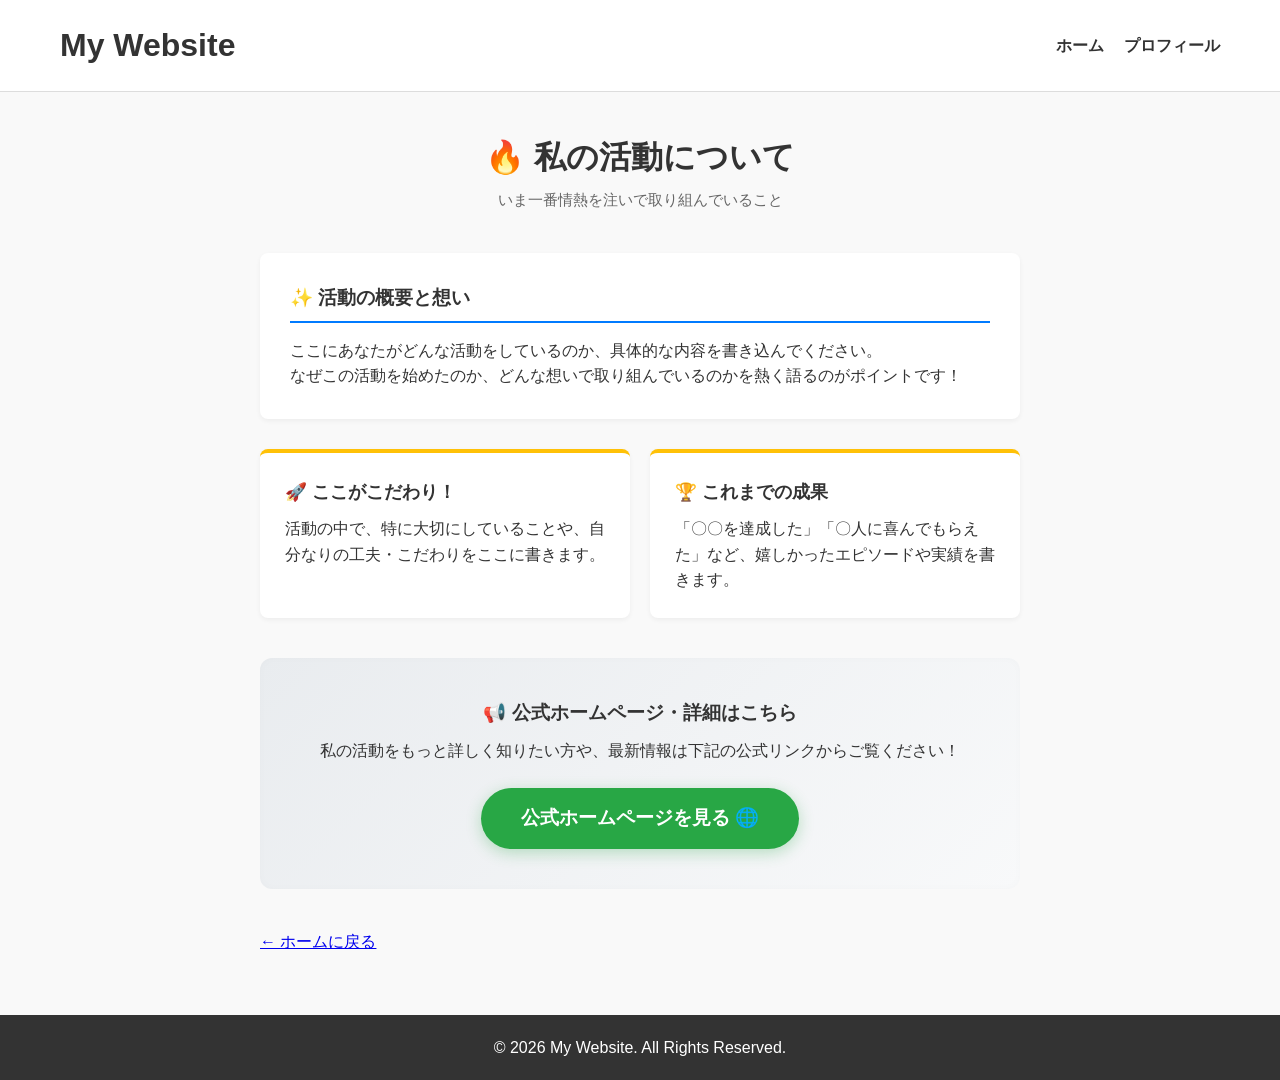
==== huzizemi.html @ a0c1e714 "Add files via upload" ====
<!DOCTYPE html>
<html lang="ja">
<head>
    <meta charset="UTF-8">
    <meta name="viewport" content="width=device-width, initial-scale=1.0">
    <title>活動紹介 - マイホームページ</title>
    <!-- 共通のCSSファイルを読み込む -->
    <link rel="stylesheet" href="style.css">
</head>
<body>

    <!-- ヘッダー（他のページと共通） -->
    <header>
        <div class="header-container">
            <h1 class="logo">My Website</h1>
            <nav class="nav-menu">
                <ul>
                    <li><a href="index.html">ホーム</a></li>
                    <li><a href="profile.html">プロフィール</a></li>
                </ul>
            </nav>
        </div>
    </header>

    <!-- 活動紹介メインコンテンツ -->
    <main class="activity-container">
        
        <!-- タイトルエリア -->
        <section class="activity-header">
            <h2>🔥 私の活動について</h2>
            <p class="activity-sub">いま一番情熱を注いで取り組んでいること</p>
        </section>

        <!-- 活動の概要・想い -->
        <section class="activity-block">
            <h3>✨ 活動の概要と想い</h3>
            <p>
                ここにあなたがどんな活動をしているのか、具体的な内容を書き込んでください。<br>
                なぜこの活動を始めたのか、どんな想いで取り組んでいるのかを熱く語るのがポイントです！
            </p>
        </section>

        <!-- 特に頑張っているポイント（2つのアピール枠） -->
        <section class="activity-features">
            <div class="feature-box">
                <h4>🚀 ここがこだわり！</h4>
                <p>活動の中で、特に大切にしていることや、自分なりの工夫・こだわりをここに書きます。</p>
            </div>
            <div class="feature-box">
                <h4>🏆 これまでの成果</h4>
                <p>「〇〇を達成した」「〇人に喜んでもらえた」など、嬉しかったエピソードや実績を書きます。</p>
            </div>
        </section>

        <!-- 🔗 最後のゴール：公式ホームページへの誘導リンク -->
        <section class="activity-cta">
            <h3>📢 公式ホームページ・詳細はこちら</h3>
            <p>私の活動をもっと詳しく知りたい方や、最新情報は下記の公式リンクからご覧ください！</p>
            
            <!-- 💡 「https://example.com」の部分を、実際の活動のホームページURLに書き換えてください -->
            <div class="cta-link-area">
                <a href="https://fujizemi.narapon.tokyo/" target="_blank" rel="noopener noreferrer" class="cta-btn">
                    公式ホームページを見る 🌐
                </a>
            </div>
        </section>

        <!-- ホームに戻るボタン -->
        <div class="back-home-area">
            <a href="index.html" class="back-btn">← ホームに戻る</a>
        </div>

    </main>

    <!-- フッター -->
    <footer>
        <p>&copy; 2026 My Website. All Rights Reserved.</p>
    </footer>

</body>
</html>
---- style.css ----
/* ---- 全体設定（リセットと基本のフォント） ---- */
* {
    margin: 0;
    padding: 0;
    box-sizing: border-box;
}

body {
    font-family: 'Helvetica Neue', Arial, 'Hiragino Kaku Gothic ProN', sans-serif;
    color: #333;
    background-color: #f9f9f9;
    line-height: 1.6;
}

/* ---- ① ヘッダー ---- */
header {
    background-color: #ffffff;
    border-bottom: 1px solid #ddd;
    position: sticky;
    top: 0;
    z-index: 100;
}

.header-container {
    max-width: 1200px;
    margin: 0 auto;
    padding: 20px;
    display: flex;
    justify-content: space-between;
    align-items: center;
}

.nav-menu ul {
    list-style: none;
    display: flex;
    gap: 20px;
}

.nav-menu a {
    text-decoration: none;
    color: #333;
    font-weight: bold;
}

.nav-menu a:hover {
    color: #007bff;
}

/* ---- ② メインビジュアル（ヒーローエリア） ---- */
/* 👇 修正後：このように書き換えてください */
.hero {
    /* インターネット上のフリー写真を表示させます */
    background-image: linear-gradient(rgba(0, 0, 0, 0.4), rgba(0, 0, 0, 0.4)), url('indo.jpg');
    background-size: cover;           /* 画像をエリア全体に引き伸ばしてフィットさせる */
    background-position: center;      /* 画像の中心を真ん中に合わせる */
    text-align: center;
    padding: 80px 20px;               /* 上下の高さを少し広げて見栄えを良く */
    color: #ffffff;                   /* 背景が写真なので、文字を白にして読みやすく */
}

.hero h2 {
    font-size: 2rem;
    margin-bottom: 10px;
}

/* ---- ③ レイアウト（メイン＆サイドバー） ---- */
.main-container {
    max-width: 1200px;
    margin: 40px auto;
    padding: 0 20px;
    display: flex;
    gap: 40px;
}

.content {
    flex: 2; /* メイン部分を広く */
    background: #fff;
    padding: 30px;
    border-radius: 8px;
    box-shadow: 0 2px 5px rgba(0,0,0,0.05);
}

.sidebar {
    flex: 1; /* サイドバーを狭く */
    background: #fff;
    padding: 30px;
    border-radius: 8px;
    box-shadow: 0 2px 5px rgba(0,0,0,0.05);
    height: fit-content;
}

/* ---- ④ フッター ---- */
footer {
    background-color: #333;
    color: #fff;
    text-align: center;
    padding: 20px;
    margin-top: 60px;
}

/* ==========================================
   スマホ用の設定（画面の横幅が768px以下のとき）
   ========================================== */
@media screen and (max-width: 768px) {
    
    /* ① ヘッダーのロゴとメニューを縦並びにする */
    .header-container {
        flex-direction: column;
        gap: 15px;
    }

    .nav-menu ul {
        gap: 15px;
        flex-wrap: wrap;
        justify-content: center;
    }

    /* ② メインとサイドバーを縦並びにする（ここが一番重要！） */
    .main-container {
        flex-direction: column;
        margin: 20px auto;
    }

    /* ③ 文字の大きさをスマホ用に少し小さくする */
    .hero h2 {
        font-size: 1.5rem;
    }
}

/* ---- 詳細ページ・ボタン共通のデザイン ---- */
.link-right {
    text-align: right; /* ボタンを右寄せにする */
    margin-top: 15px;
}

.more-btn {
    display: inline-block;
    color: #007bff;
    text-decoration: none;
    font-size: 0.9rem;
    font-weight: bold;
}

.more-btn:hover {
    text-decoration: underline; /* マウスを乗せたら下線を引く */
}

/* 詳細ページのレイアウト */
.detail-container {
    max-width: 800px;
    margin: 40px auto;
    padding: 30px;
    background: #fff;
    border-radius: 8px;
    box-shadow: 0 2px 5px rgba(0,0,0,0.05);
}

.detail-container h2 {
    border-bottom: 2px solid #333;
    padding-bottom: 10px;
    margin-bottom: 30px;
}

.detail-article {
    margin-bottom: 40px;
    padding-bottom: 20px;
    border-bottom: 1px solid #eee;
}

.detail-date {
    font-size: 0.85rem;
    color: #888;
}

.full-comment p {
    margin-bottom: 15px;
    line-height: 1.8;
}

/* 戻るボタン */
.back-btn {
  text-align: center; /* ボタンを真ん中に寄せる */
    margin-top: 40px;   /* 上のブロックとの隙間をあける */
}

.back-btn:hover {
    color: #333;
}

/* ---- プロフィールページの戻るボタンエリア ---- */
.back-home-area {
    margin-top: 40px;   /* 上のブロックとの隙間をあける */
}

/* ---- 活動紹介ページ専用のデザイン ---- */
.activity-container {
    max-width: 800px;
    margin: 40px auto;
    padding: 0 20px;
}

.activity-header {
    text-align: center;
    margin-bottom: 40px;
}

.activity-header h2 {
    font-size: 2rem;
    margin-bottom: 5px;
}

.activity-sub {
    color: #666;
    font-size: 0.95rem;
}

.activity-block {
    background: #fff;
    padding: 30px;
    border-radius: 8px;
    box-shadow: 0 2px 5px rgba(0,0,0,0.05);
    margin-bottom: 30px;
}

.activity-block h3 {
    border-bottom: 2px solid #007bff;
    padding-bottom: 8px;
    margin-bottom: 15px;
}

/* 2つのこだわり枠 */
.activity-features {
    display: flex;
    gap: 20px;
    margin-bottom: 40px;
}

.feature-box {
    flex: 1;
    background: #fff;
    padding: 25px;
    border-radius: 8px;
    box-shadow: 0 2px 5px rgba(0,0,0,0.05);
    border-top: 4px solid #ffc107; /* 上部にアクセントの黄色ライン */
}

.feature-box h4 {
    margin-bottom: 10px;
    font-size: 1.1rem;
}

/* 📢 最後のホームページ誘導エリア */
.activity-cta {
    background: linear-gradient(135deg, #e9ecef, #f8f9fa);
    padding: 40px 30px;
    border-radius: 12px;
    text-align: center;
    box-shadow: inset 0 0 10px rgba(0,0,0,0.02);
    margin-bottom: 40px;
}

.activity-cta h3 {
    margin-bottom: 10px;
}

.cta-link-area {
    margin-top: 25px;
}

/* 目立つ特大ボタン */
.cta-btn {
    display: inline-block;
    padding: 15px 40px;
    background-color: #28a745; /* 目立つ緑色 */
    color: #fff !important;
    text-decoration: none;
    font-size: 1.2rem;
    font-weight: bold;
    border-radius: 50px; /* カプセル型の丸いボタン */
    box-shadow: 0 4px 15px rgba(40, 167, 69, 0.3);
    transition: all 0.3s;
}

.cta-btn:hover {
    background-color: #218838;
    transform: translateY(-2px); /* マウスを乗せると少し浮き上がる演出 */
    box-shadow: 0 6px 20px rgba(40, 167, 69, 0.4);
}

/* スマホ対応 */
@media screen and (max-width: 768px) {
    .activity-features {
        flex-direction: column;
    }
    .cta-btn {
        width: 100%; /* スマホでは押しやすいように横幅いっぱいに */
        font-size: 1.1rem;
    }
}
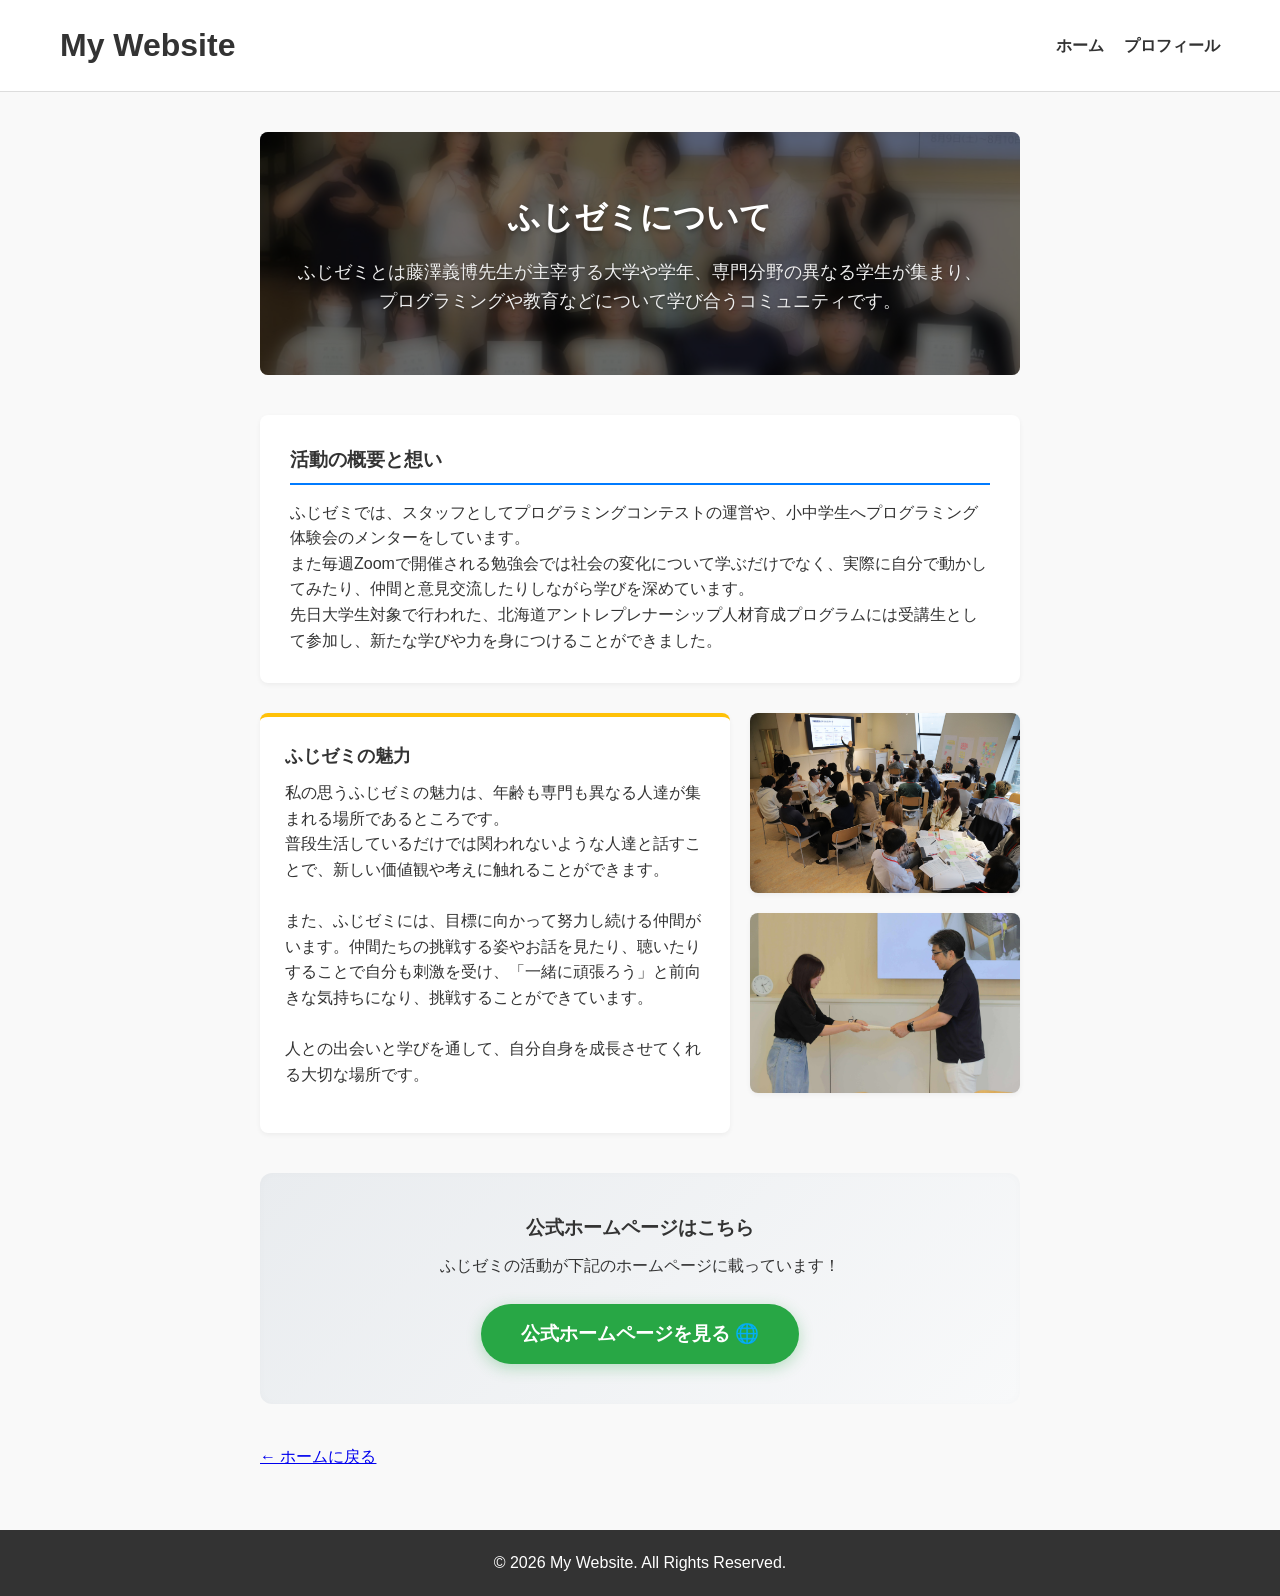
==== commit aa30bdc9: "Add files via upload" ====
--- a/huzizemi.html
+++ b/huzizemi.html
@@ -27,35 +27,45 @@
         
         <!-- タイトルエリア -->
         <section class="activity-header">
-            <h2>🔥 私の活動について</h2>
-            <p class="activity-sub">いま一番情熱を注いで取り組んでいること</p>
-        </section>
+    <div class="header-overlay">
+        <h2>ふじゼミについて</h2>
+        <p class="activity-sub">ふじゼミとは藤澤義博先生が主宰する大学や学年、専門分野の異なる学生が集まり、<br>プログラミングや教育などについて学び合うコミュニティです。</p>
+    </div>
+</section>
 
         <!-- 活動の概要・想い -->
         <section class="activity-block">
-            <h3>✨ 活動の概要と想い</h3>
-            <p>
-                ここにあなたがどんな活動をしているのか、具体的な内容を書き込んでください。<br>
-                なぜこの活動を始めたのか、どんな想いで取り組んでいるのかを熱く語るのがポイントです！
-            </p>
+            <h3>活動の概要と想い</h3>
+            <p> ふじゼミでは、スタッフとしてプログラミングコンテストの運営や、小中学生へプログラミング体験会のメンターをしています。 </p>
+            <p>また毎週Zoomで開催される勉強会では社会の変化について学ぶだけでなく、実際に自分で動かしてみたり、仲間と意見交流したりしながら学びを深めています。</p>
+            <p>先日大学生対象で行われた、北海道アントレプレナーシップ人材育成プログラムには受講生として参加し、新たな学びや力を身につけることができました。</p>
+            <p></p>
         </section>
 
         <!-- 特に頑張っているポイント（2つのアピール枠） -->
         <section class="activity-features">
             <div class="feature-box">
-                <h4>🚀 ここがこだわり！</h4>
-                <p>活動の中で、特に大切にしていることや、自分なりの工夫・こだわりをここに書きます。</p>
+                <h4>ふじゼミの魅力</h4>
+                <p>私の思うふじゼミの魅力は、年齢も専門も異なる人達が集まれる場所であるところです。</p>
+                <p>普段生活しているだけでは関われないような人達と話すことで、新しい価値観や考えに触れることができます。</p><br>
+                <p>また、ふじゼミには、目標に向かって努力し続ける仲間がいます。仲間たちの挑戦する姿やお話を見たり、聴いたりすることで自分も刺激を受け、「一緒に頑張ろう」と前向きな気持ちになり、挑戦することができています。</p><br>
+                <p>人との出会いと学びを通して、自分自身を成長させてくれる大切な場所です。</p>
             </div>
-            <div class="feature-box">
-                <h4>🏆 これまでの成果</h4>
-                <p>「〇〇を達成した」「〇人に喜んでもらえた」など、嬉しかったエピソードや実績を書きます。</p>
-            </div>
+            <!-- 📸 成果の文字は無しで、写真だけを綺麗に見せるエリア -->
+<div class="feature-photo-container">
+    <div class="feature-photo-only">
+        <img src="antore.jpg" alt="これまでの活動の写真1">
+    </div>
+    <div class="feature-photo-only">
+        <img src="zyuyo.jpg" alt="これまでの活動の写真2">
+    </div>
+</div>
         </section>
 
         <!-- 🔗 最後のゴール：公式ホームページへの誘導リンク -->
         <section class="activity-cta">
-            <h3>📢 公式ホームページ・詳細はこちら</h3>
-            <p>私の活動をもっと詳しく知りたい方や、最新情報は下記の公式リンクからご覧ください！</p>
+            <h3>公式ホームページはこちら</h3>
+            <p>ふじゼミの活動が下記のホームページに載っています！</p>
             
             <!-- 💡 「https://example.com」の部分を、実際の活動のホームページURLに書き換えてください -->
             <div class="cta-link-area">
--- a/style.css
+++ b/style.css
@@ -296,4 +296,121 @@
         width: 100%; /* スマホでは押しやすいように横幅いっぱいに */
         font-size: 1.1rem;
     }
+}
+
+
+/* ---- 🤝 推薦者のアイコンを写真にして丸く切り抜くデザイン ---- */
+.user-avatar {
+    width: 60px;
+    height: 60px;
+    border-radius: 50%; /* 綺麗な丸にする */
+    overflow: hidden;   /* はみ出た写真を隠す */
+    display: flex;
+    align-items: center;
+    justify-content: center;
+    background: #eee;
+}
+
+.user-avatar img {
+    width: 100%;
+    height: 100%;
+    object-fit: cover;  /* 縦横比を崩さず中央で切り抜く */
+}
+
+
+/* ===================================================
+   🧭 長澤さんの想いエリア（文字幅・行間を読みやすく調整）
+   =================================================== */
+.my-thoughts {
+    background: #fff;              /* 背景を白にする */
+    padding: 50px 40px;            /* 内側のすき間を少し広げてゆとりを持たせる */
+    border-radius: 8px;            /* 角を少し丸くする */
+    box-shadow: 0 2px 5px rgba(0,0,0,0.05); /* 優しい影 */
+    margin-bottom: 40px;           /* 下のパーツ（ふじぜみ）とのすき間 */
+    text-align: center;            /* 全体を中央揃えにする */
+}
+
+/* エリア内のタイトル（H3） */
+.my-thoughts h3 {
+    font-size: 1.4rem;             
+    margin-bottom: 35px;           /* タイトルと文章のすき間をしっかりあける */
+    color: #007bff;                
+}
+
+/* エリア内の文章（p）★ここを劇的に読みやすく修正しました！ */
+.my-thoughts p {
+    max-width: 650px;              /* 💡画面が大きくても横に広がりすぎないように制限 */
+    margin-left: auto;             /* 💡真ん中に寄せるためのお守り */
+    margin-right: auto;            /* 💡真ん中に寄せるためのお守り */
+    line-height: 1.7;              /* 行の間隔を「広すぎず狭すぎず」の黄金比に */
+    letter-spacing: 0.02em;        /* 💡文字幅が広がりすぎないようにキュッと引き締め */
+    margin-bottom: 1.5em;          /* 段落ごとのすき間を少し広めにとってスッキリ */
+    color: #333;                   
+    font-size: 1rem;               
+}
+
+/* ===================================================
+   🎓 ふじゼミヘッダー：背景に写真を敷くデザイン
+   =================================================== */
+.activity-header {
+    background-image: url('zenntai.jpg'); /* 💡 背景にしたい写真の名前 */
+    background-size: cover;                /* 縦横比を崩さず全体に広げる */
+    background-position: center;           /* 写真の中心を真ん中に合わせる */
+    background-repeat: no-repeat;
+    position: relative;
+    border-radius: 8px;                    /* 角を少し丸くして他のボックスと合わせる */
+    overflow: hidden;
+    margin-bottom: 40px;
+}
+
+/* 写真の上に半透明の黒いお布団を被せて、文字を白く目立たせる設定 */
+.header-overlay {
+    background: rgba(0, 0, 0, 0.5);        /* 💡 0.5 を 0.7にするともっと暗く、0.3にすると明るくなります */
+    padding: 60px 20px;                    /* 上下のすき間を広げて開放感を出す */
+    text-align: center;                    /* 中央揃え */
+}
+
+/* 文字の色を白ベースに変えて読みやすくする */
+.activity-header h2 {
+    color: #fff !important;                /* 文字を絶対白にする */
+    font-size: 2rem;
+    margin-bottom: 15px;
+    font-weight: bold;
+    text-shadow: 0 2px 4px rgba(0,0,0,0.3); /* 文字に軽い影をつけてさらに読みやすく */
+}
+
+.activity-sub {
+    color: #eee !important;                /* 少しだけ優しい白 */
+    font-size: 1.1rem;
+    line-height: 1.6;
+    text-shadow: 0 1px 3px rgba(0,0,0,0.3);
+}
+
+
+/* ===================================================
+   📸 文字なし・写真を2枚コンパクトに飾るデザイン
+   =================================================== */
+/* 2枚の写真の間にすき間を作るための設定 */
+.feature-photo-container {
+    display: flex;
+    flex-direction: column;  /* 縦に並べる */
+    gap: 20px;               /* 💡 1枚目と2枚目の間のすき間（お好みで調整してください） */
+    margin-bottom: 40px;     /* 次のエリア（ふじぜみ等）とのすき間 */
+}
+
+.feature-photo-only {
+    max-width: 650px;        /* 横幅を文字の幅と合わせる */
+    height: 180px;           /* 写真の縦幅 */
+    width: 100%;             /* 横幅いっぱいに広げる（max-widthの650pxで止まります） */
+    margin-left: auto;       /* 真ん中寄せ */
+    margin-right: auto;      /* 真ん中寄せ */
+    border-radius: 8px;      /* 角を丸くする */
+    overflow: hidden;        /* 写真の角も丸く切り抜く */
+    box-shadow: 0 2px 5px rgba(0,0,0,0.05); /* 優しい影 */
+}
+
+.feature-photo-only img {
+    width: 100%;
+    height: 100%;
+    object-fit: cover;       /* 縦横比を崩さずに綺麗に収める */
 }
